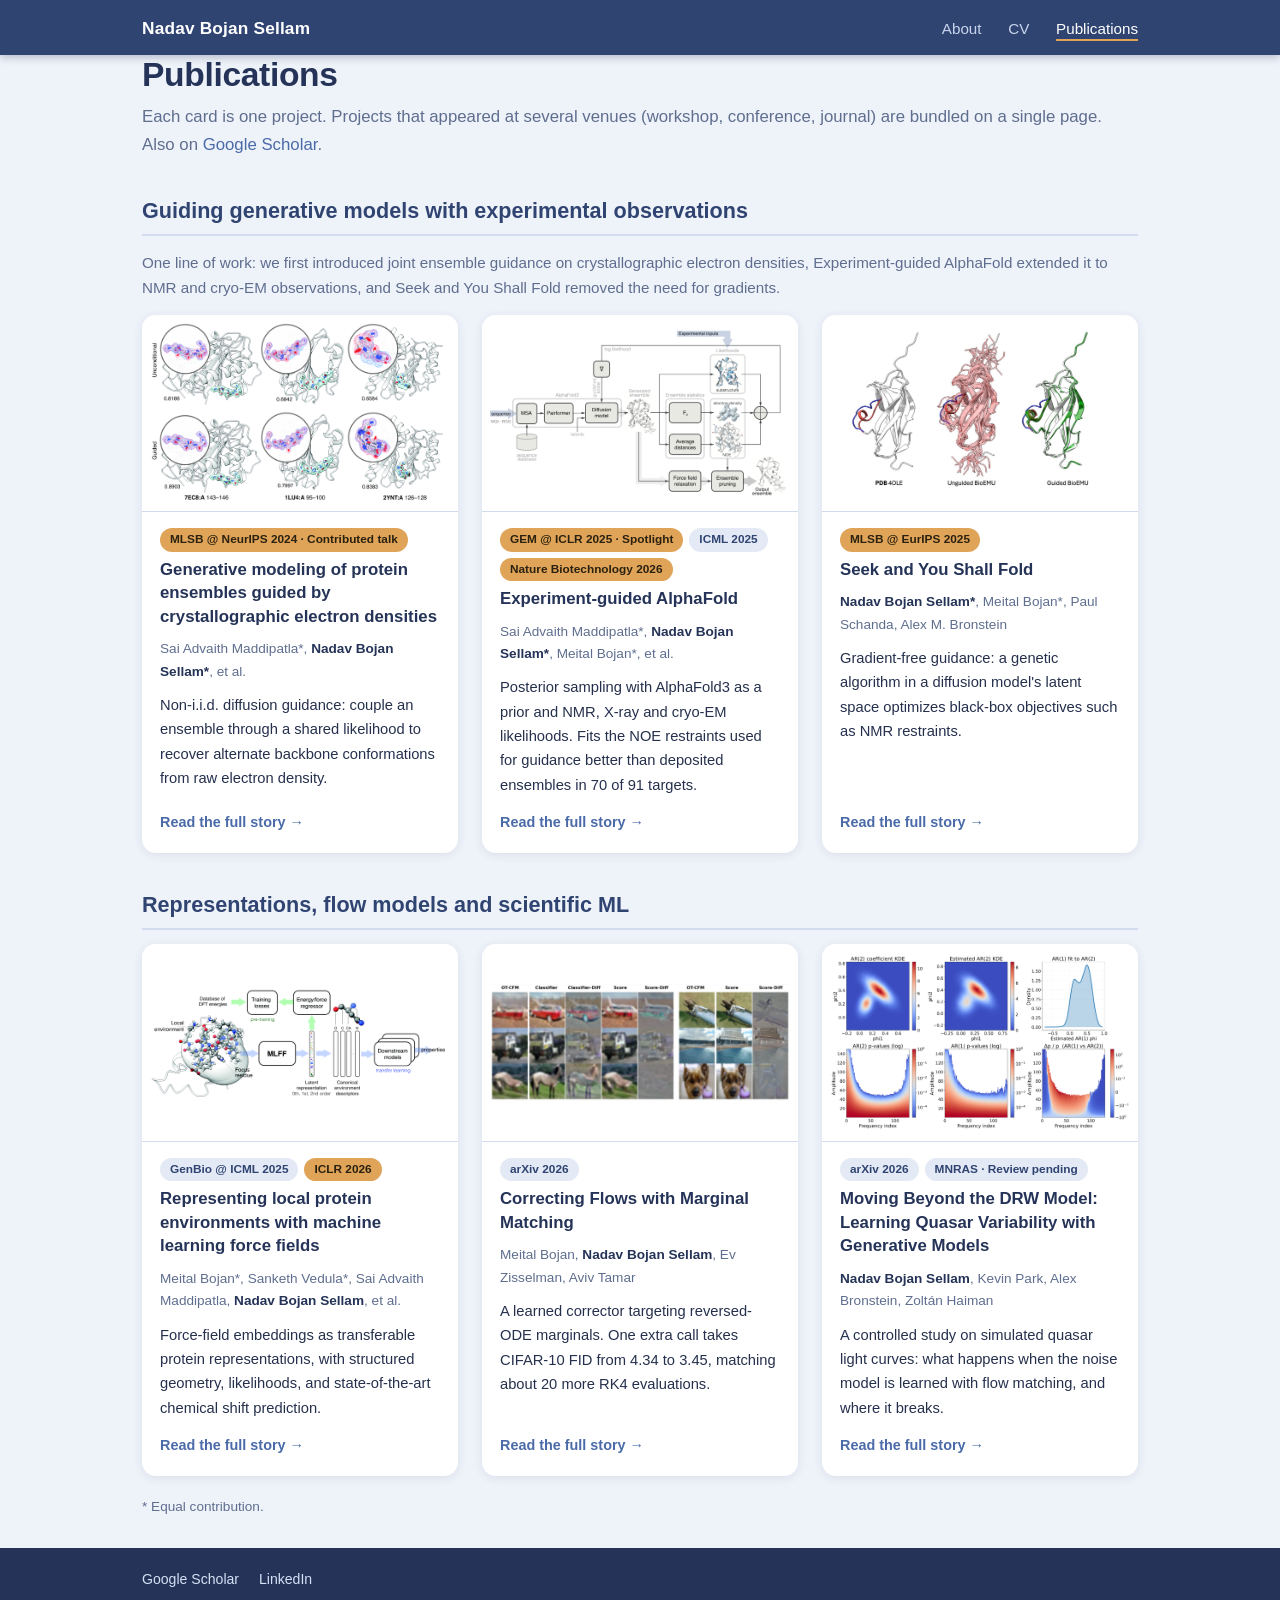
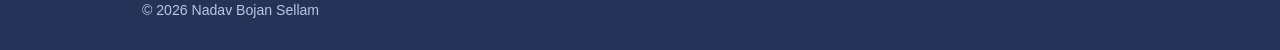
==== publications/index.html @ c8f07e7b "Rebuild site with publication pages and updated CV Add detailed publication pages, interactive demos" ====
<!DOCTYPE html>
<html lang="en">
  <head>
    <meta charset="UTF-8" />
    <meta name="viewport" content="width=device-width, initial-scale=1.0" />
    <title>Publications · Nadav Bojan Sellam</title>
    <meta name="description" content="Publications of Nadav Bojan Sellam on generative models, guidance, representations, and scientific machine learning." />
    <meta property="og:title" content="Publications · Nadav Bojan Sellam" />
    <meta property="og:description" content="Publications of Nadav Bojan Sellam on generative models, guidance, representations, and scientific machine learning." />
    <meta property="og:type" content="website" />
    <link rel="stylesheet" href="../style.css" />
  </head>
  <body>
    <a class="skip" href="#main">Skip to content</a>
    <header class="site">
      <div class="wrap">
        <a class="brand" href="../">Nadav Bojan Sellam</a>
        <nav aria-label="Primary">
          <a href="../#about">About</a>
          <a href="../cv/">CV</a>
          <a href="../publications/" aria-current="page">Publications</a>
        </nav>
      </div>
    </header>

    <main id="main" class="wrap">
      <h1>Publications</h1>
      <p class="sub">Each card is one project. Projects that appeared at several venues (workshop, conference, journal) are bundled on a single page. Also on <a href="https://scholar.google.com/citations?user=3N-QKKYAAAAJ&amp;hl=en" target="_blank" rel="noreferrer">Google Scholar</a>.</p>
      <h2 class="pub-group">Guiding generative models with experimental observations</h2>
      <p class="pub-note">One line of work: we first introduced joint ensemble guidance on crystallographic electron densities, Experiment-guided AlphaFold extended it to NMR and cryo-EM observations, and Seek and You Shall Fold removed the need for gradients.</p>
      <ul class="cards">
        <li class="card">
          <a href="chroma-ensembles/">
            <div class="thumb"><img src="../assets/chroma/ensembles.png" alt="" loading="lazy" /></div>
            <div class="card-body">
              <div class="badges"><span class="badge hot">MLSB @ NeurIPS 2024 · Contributed talk</span></div>
              <h3>Generative modeling of protein ensembles guided by crystallographic electron densities</h3>
              <p class="authors">Sai Advaith Maddipatla*, <span class="me">Nadav Bojan Sellam*</span>, et al.</p>
              <p class="blurb">Non-i.i.d. diffusion guidance: couple an ensemble through a shared likelihood to recover alternate backbone conformations from raw electron density.</p>
              <span class="more">Read the full story →</span>
            </div>
          </a>
        </li>
        <li class="card">
          <a href="experiment-guided-alphafold/">
            <div class="thumb"><img src="../assets/af3/method.png" alt="" loading="lazy" /></div>
            <div class="card-body">
              <div class="badges"><span class="badge hot">GEM @ ICLR 2025 · Spotlight</span><span class="badge">ICML 2025</span><span class="badge hot">Nature Biotechnology 2026</span></div>
              <h3>Experiment-guided AlphaFold</h3>
              <p class="authors">Sai Advaith Maddipatla*, <span class="me">Nadav Bojan Sellam*</span>, Meital Bojan*, et al.</p>
              <p class="blurb">Posterior sampling with AlphaFold3 as a prior and NMR, X-ray and cryo-EM likelihoods. Fits the NOE restraints used for guidance better than deposited ensembles in 70 of 91 targets.</p>
              <span class="more">Read the full story →</span>
            </div>
          </a>
        </li>
        <li class="card">
          <a href="seek-and-you-shall-fold/">
            <div class="thumb"><img src="../assets/seek/pairwise.jpeg" alt="" loading="lazy" /></div>
            <div class="card-body">
              <div class="badges"><span class="badge hot">MLSB @ EurIPS 2025</span></div>
              <h3>Seek and You Shall Fold</h3>
              <p class="authors"><span class="me">Nadav Bojan Sellam*</span>, Meital Bojan*, Paul Schanda, Alex M. Bronstein</p>
              <p class="blurb">Gradient-free guidance: a genetic algorithm in a diffusion model's latent space optimizes black-box objectives such as NMR restraints.</p>
              <span class="more">Read the full story →</span>
            </div>
          </a>
        </li>
        </ul>
      <h2 class="pub-group">Representations, flow models and scientific ML</h2>
      <ul class="cards">
        <li class="card">
          <a href="local-protein-environments/">
            <div class="thumb"><img src="../assets/lpe/flow.png" alt="" loading="lazy" /></div>
            <div class="card-body">
              <div class="badges"><span class="badge">GenBio @ ICML 2025</span><span class="badge hot">ICLR 2026</span></div>
              <h3>Representing local protein environments with machine learning force fields</h3>
              <p class="authors">Meital Bojan*, Sanketh Vedula*, Sai Advaith Maddipatla, <span class="me">Nadav Bojan Sellam</span>, et al.</p>
              <p class="blurb">Force-field embeddings as transferable protein representations, with structured geometry, likelihoods, and state-of-the-art chemical shift prediction.</p>
              <span class="more">Read the full story →</span>
            </div>
          </a>
        </li>
        <li class="card">
          <a href="correcting-flows/">
            <div class="thumb"><img src="../assets/flows/correction.jpeg" alt="" loading="lazy" /></div>
            <div class="card-body">
              <div class="badges"><span class="badge">arXiv 2026</span></div>
              <h3>Correcting Flows with Marginal Matching</h3>
              <p class="authors">Meital Bojan, <span class="me">Nadav Bojan Sellam</span>, Ev Zisselman, Aviv Tamar</p>
              <p class="blurb">A learned corrector targeting reversed-ODE marginals. One extra call takes CIFAR-10 FID from 4.34 to 3.45, matching about 20 more RK4 evaluations.</p>
              <span class="more">Read the full story →</span>
            </div>
          </a>
        </li>
        <li class="card">
          <a href="quasar-variability/">
            <div class="thumb"><img src="../assets/quasar/misspec.png" alt="" loading="lazy" /></div>
            <div class="card-body">
              <div class="badges"><span class="badge">arXiv 2026</span><span class="badge">MNRAS · Review pending</span></div>
              <h3>Moving Beyond the DRW Model: Learning Quasar Variability with Generative Models</h3>
              <p class="authors"><span class="me">Nadav Bojan Sellam</span>, Kevin Park, Alex Bronstein, Zoltán Haiman</p>
              <p class="blurb">A controlled study on simulated quasar light curves: what happens when the noise model is learned with flow matching, and where it breaks.</p>
              <span class="more">Read the full story →</span>
            </div>
          </a>
        </li>
      </ul>
      <p class="note" style="margin-top:20px">* Equal contribution.</p>
    </main>

    <footer>
      <div class="wrap">
        <a href="https://scholar.google.com/citations?user=3N-QKKYAAAAJ&amp;hl=en" target="_blank" rel="noreferrer">Google Scholar</a>
        <a href="https://www.linkedin.com/in/nadav-bojan-sellam-611115277" target="_blank" rel="noreferrer">LinkedIn</a>
        <p>© 2026 Nadav Bojan Sellam</p>
      </div>
    </footer>
  </body>
</html>
---- style.css ----
:root {
  --primary: #304472;
  --primary-dark: #243357;
  --primary-light: #4a6aa8;
  --accent: #e0a458;
  --bg: #eef2f9;
  --surface: #ffffff;
  --tint: #e3e9f5;
  --text: #25304d;
  --muted: #5f6e8f;
  --line: #d3dcee;
  --shadow: 0 2px 10px rgba(48, 68, 114, 0.1);
  --shadow-hover: 0 10px 26px rgba(48, 68, 114, 0.22);
}
* { box-sizing: border-box; }
html { scroll-behavior: smooth; }
body {
  margin: 0;
  background: var(--bg);
  color: var(--text);
  font-family: -apple-system, BlinkMacSystemFont, "Segoe UI", Roboto, Helvetica, Arial, sans-serif;
  font-size: 17px;
  line-height: 1.65;
}
a { color: var(--primary-light); text-decoration: none; }
a:hover { text-decoration: underline; }
.skip { position: absolute; left: -999px; }
.skip:focus { left: 8px; top: 8px; background: #fff; padding: 4px 8px; }

.wrap { max-width: 1040px; margin: 0 auto; padding: 0 22px; }
.narrow { max-width: 780px; }

/* header */
header.site { background: var(--primary); color: #fff; position: sticky; top: 0; z-index: 10; box-shadow: 0 2px 8px rgba(36, 51, 87, 0.3); }
header.site .wrap { display: flex; flex-wrap: wrap; justify-content: space-between; align-items: baseline; gap: 6px 24px; padding-top: 14px; padding-bottom: 12px; }
.brand { font-weight: 700; color: #fff; font-size: 1.08rem; letter-spacing: 0.01em; }
.brand:hover { text-decoration: none; }
nav a { margin-left: 22px; color: #c9d5ee; font-size: 0.95rem; padding-bottom: 2px; }
nav a:first-child { margin-left: 0; }
nav a:hover { color: #fff; text-decoration: none; }
nav a[aria-current] { color: #fff; border-bottom: 2px solid var(--accent); }

main { padding: 36px 0 28px; }
h1 { font-size: 2.1rem; line-height: 1.2; margin: 0 0 8px; letter-spacing: -0.01em; color: var(--primary-dark); }
h2 { font-size: 1.35rem; margin: 44px 0 14px; padding-bottom: 6px; border-bottom: 2px solid var(--line); color: var(--primary); }
h3 { font-size: 1.05rem; margin: 0 0 4px; line-height: 1.4; color: var(--primary-dark); }
p { margin: 0 0 14px; }
.sub { color: var(--muted); margin: 0 0 22px; font-size: 1.05rem; }
.muted { color: var(--muted); }

/* home hero */
.hero { background: linear-gradient(135deg, var(--primary) 0%, var(--primary-light) 100%); color: #fff; }
.hero .wrap { display: flex; gap: 40px; align-items: center; padding-top: 52px; padding-bottom: 52px; }
.hero h1 { color: #fff; font-size: 2.6rem; }
.hero .sub { color: #d6e0f5; }
.hero p { color: #eef2fb; }
.hero img { width: 200px; height: 250px; object-fit: cover; border-radius: 14px; flex: none; border: 4px solid rgba(255, 255, 255, 0.85); box-shadow: 0 8px 24px rgba(0, 0, 0, 0.25); }
.btns { display: flex; flex-wrap: wrap; gap: 10px; margin-top: 20px; }
.btn { display: inline-block; padding: 9px 20px; border-radius: 999px; background: var(--accent); color: #2a2110; font-weight: 600; font-size: 0.95rem; }
.btn:hover { text-decoration: none; filter: brightness(1.06); }
.btn.ghost { background: transparent; color: #fff; border: 1px solid rgba(255, 255, 255, 0.6); }
@media (max-width: 640px) { .hero .wrap { flex-direction: column-reverse; align-items: flex-start; } .hero img { width: 150px; height: 188px; } .hero h1 { font-size: 2.1rem; } }

.panel { background: var(--surface); border-radius: 14px; padding: 26px 30px; box-shadow: var(--shadow); margin-top: 28px; }
.panel h2 { margin-top: 0; }

/* cards */
.cards { list-style: none; padding: 0; margin: 0; display: grid; grid-template-columns: repeat(auto-fill, minmax(300px, 1fr)); gap: 24px; }
.card { background: var(--surface); border-radius: 14px; overflow: hidden; box-shadow: var(--shadow); display: flex; flex-direction: column; transition: transform 0.18s ease, box-shadow 0.18s ease; }
.card:hover { transform: translateY(-4px); box-shadow: var(--shadow-hover); }
.card > a { color: inherit; display: flex; flex-direction: column; height: 100%; }
.card > a:hover { text-decoration: none; }
.thumb { aspect-ratio: 16 / 10; background: #fff; border-bottom: 1px solid var(--line); display: flex; align-items: center; justify-content: center; overflow: hidden; }
.thumb img { width: 100%; height: 100%; object-fit: contain; padding: 8px; }
.thumb.ph { background: linear-gradient(135deg, var(--primary), var(--primary-light)); color: #fff; font-weight: 700; font-size: 1.3rem; letter-spacing: 0.04em; text-align: center; padding: 16px; }
.card-body { padding: 16px 18px 18px; display: flex; flex-direction: column; gap: 6px; flex: 1; }
.card h3 { font-size: 1.05rem; color: var(--primary-dark); }
.badges { display: flex; flex-wrap: wrap; gap: 6px; }
.badge { font-size: 0.74rem; font-weight: 600; background: var(--tint); color: var(--primary); border-radius: 999px; padding: 2px 10px; }
.badge.hot { background: var(--accent); color: #2a2110; }
.card .authors { font-size: 0.85rem; }
.card .blurb { font-size: 0.92rem; color: var(--text); margin: 4px 0 0; }
.card .more { margin-top: auto; padding-top: 8px; font-size: 0.9rem; font-weight: 600; color: var(--primary-light); }

.authors, .venue { margin: 0; font-size: 0.95rem; color: var(--muted); }
.me { color: var(--primary-dark); font-weight: 700; }
.pl { margin: 12px 0 0; display: flex; flex-wrap: wrap; gap: 8px; }
.pl a { font-size: 0.88rem; font-weight: 600; padding: 5px 14px; border-radius: 999px; background: var(--primary); color: #fff; }
.pl a:hover { background: var(--primary-dark); text-decoration: none; }
.note { font-size: 0.85rem; color: var(--muted); }
.back { font-size: 0.9rem; display: inline-block; margin-bottom: 18px; font-weight: 600; }

/* project pages */
.article { background: var(--surface); border-radius: 14px; box-shadow: var(--shadow); padding: 30px 34px 34px; }
.article h2:first-of-type { margin-top: 28px; }
figure { margin: 22px 0; }
figure img { width: 100%; height: auto; display: block; border: 1px solid var(--line); border-radius: 10px; background: #fff; }
figcaption { font-size: 0.88rem; color: var(--muted); margin-top: 8px; }
.timeline { list-style: none; padding: 0; margin: 0 0 8px; }
.timeline li { padding: 8px 0 8px 16px; border-left: 3px solid var(--primary-light); margin-bottom: 4px; font-size: 0.97rem; background: var(--bg); border-radius: 0 8px 8px 0; }
.timeline .when { color: var(--primary); font-weight: 700; display: inline-block; min-width: 3.2em; }
.callout { border-left: 4px solid var(--accent); background: var(--tint); padding: 12px 18px; margin: 20px 0; border-radius: 0 10px 10px 0; }
ul.plain { padding-left: 1.2rem; }
ul.plain li { margin-bottom: 8px; }
.demo { background: var(--tint); border: 1px solid var(--line); border-radius: 12px; padding: 18px 20px; margin: 24px 0; }
.demo h3 { margin-bottom: 2px; }
.demo canvas { width: 100%; height: auto; display: block; background: #fff; border-radius: 8px; border: 1px solid var(--line); margin-top: 10px; }
.ctrl { display: flex; flex-wrap: wrap; align-items: center; gap: 8px 16px; margin-top: 10px; font-size: 0.92rem; }
.ctrl label { display: flex; align-items: center; gap: 8px; }
.ctrl input[type="range"] { accent-color: var(--primary); width: 170px; }
.ctrl button { border: 0; background: var(--primary); color: #fff; padding: 5px 14px; border-radius: 999px; cursor: pointer; font-size: 0.88rem; }
.ctrl button:hover { background: var(--primary-dark); }
.readout { font-size: 0.9rem; color: var(--primary-dark); margin-top: 8px; min-height: 1.4em; }
.tagline { font-size: 0.8rem; color: var(--muted); }
@media (max-width: 640px) { .article { padding: 22px 18px; } .panel { padding: 22px 18px; } }

footer { margin-top: 30px; background: var(--primary-dark); color: #b9c6e4; }
footer .wrap { padding-top: 20px; padding-bottom: 28px; font-size: 0.88rem; }
footer a { color: #d6e0f5; margin-right: 16px; }
footer p { margin: 8px 0 0; }

/* bar charts */
.bars { background: var(--tint); border-radius: 12px; padding: 14px 18px 8px; margin: 18px 0 10px; }
.bars h3 { margin-bottom: 8px; }
.bar { display: grid; grid-template-columns: 200px 1fr 92px; gap: 10px; align-items: center; font-size: 0.9rem; margin-bottom: 8px; }
.bar b { text-align: right; color: var(--primary-dark); }
.track { background: #fff; border: 1px solid var(--line); border-radius: 6px; height: 16px; position: relative; overflow: hidden; }
.track i { display: block; height: 100%; background: var(--primary-light); border-radius: 5px 0 0 5px; }
.bar.hot .track i { background: var(--accent); }
.track.dual { height: 22px; }
.track.dual i { position: absolute; left: 0; top: 2px; height: 7px; background: #9aa6c3; border-radius: 0 4px 4px 0; }
.track.dual u { position: absolute; left: 0; top: 12px; height: 7px; background: var(--primary); border-radius: 0 4px 4px 0; text-decoration: none; }
@media (max-width: 640px) { .bar { grid-template-columns: 1fr; gap: 2px; } .bar b { text-align: left; } }

/* toc, details, bibtex, diagram */
.toc { display: flex; flex-wrap: wrap; gap: 6px 8px; margin: 18px 0 8px; }
.toc a { font-size: 0.82rem; font-weight: 600; background: var(--tint); color: var(--primary); border-radius: 999px; padding: 3px 12px; }
.toc a:hover { background: var(--primary); color: #fff; text-decoration: none; }
details.more { background: var(--bg); border: 1px solid var(--line); border-radius: 10px; padding: 4px 16px; margin: 14px 0; }
details.more > summary { cursor: pointer; font-weight: 600; color: var(--primary); padding: 8px 0; }
details.more[open] > summary { border-bottom: 1px solid var(--line); margin-bottom: 12px; }
pre.bib { background: #fff; border: 1px solid var(--line); border-radius: 8px; padding: 12px 14px; font-size: 0.82rem; overflow-x: auto; line-height: 1.5; }
.diagram .scroll { overflow-x: auto; background: #fff; border: 1px solid var(--line); border-radius: 10px; padding: 10px; }
.diagram svg { min-width: 620px; width: 100%; height: auto; display: block; }
.dg-box { fill: #fff; stroke: var(--primary); stroke-width: 1.6; }
.dg-main { fill: var(--tint); stroke: var(--primary); stroke-width: 2.2; }
.dg-opt { fill: #fff6e6; stroke: var(--accent); stroke-width: 1.8; stroke-dasharray: 6 4; }
.dg-t { font: 600 13px -apple-system, "Segoe UI", Helvetica, Arial, sans-serif; fill: var(--text); }
.dg-s { font: 12px -apple-system, "Segoe UI", Helvetica, Arial, sans-serif; fill: var(--muted); }
.dg-a { fill: none; stroke: var(--primary); stroke-width: 1.8; }
.dg-dash { stroke: var(--accent); stroke-dasharray: 5 4; }
.dg-head { fill: var(--primary); }
.diagram svg.wide { min-width: 820px; }
.dg-skip { stroke: var(--primary-light); stroke-dasharray: 6 4; stroke-width: 1.5; }
.dg-film { fill: none; stroke: var(--accent); stroke-width: 1.4; stroke-dasharray: 2 4; }
.dg-gold { fill: #9a6b1f; }
.dg-gold-line { stroke: var(--accent); }

.ctrl select { font: inherit; color: var(--text); background: #fff; border: 1px solid var(--line); border-radius: 8px; padding: 3px 8px; }
.demo h3 .badge { margin-left: 6px; vertical-align: 2px; background: #fff3dd; color: #7a5316; }
.callout .badge { background: #fff3dd; color: #7a5316; }

/* cv */
.cv-head { display: flex; flex-wrap: wrap; justify-content: space-between; align-items: flex-start; gap: 12px 24px; }
.cv-head .sub { margin-bottom: 6px; }
.cv-contact { display: flex; flex-wrap: wrap; gap: 4px 18px; margin: 0; overflow-wrap: anywhere; }
.cv-item { margin-bottom: 20px; }
.cv-item:last-child { margin-bottom: 0; }
.cv-item ul.plain { margin: 8px 0 0; }
.cv-row { display: flex; flex-wrap: wrap; justify-content: space-between; align-items: baseline; gap: 0 16px; }
.cv-date { color: var(--muted); font-size: 0.88rem; font-style: italic; }
.cv-sub { color: var(--muted); font-size: 0.95rem; margin-bottom: 4px; }
.cv-pubs { padding-left: 1.6rem; margin: 0 0 10px; }
.cv-pubs li { margin-bottom: 14px; font-size: 0.95rem; }
.cv-pubs a { font-weight: 600; }
.panel h2.cv-next { margin-top: 28px; }

/* result tables on publication pages */
.table-wrap { overflow-x: auto; margin: 18px 0 10px; border: 1px solid var(--line); border-radius: 10px; }
table.results { width: 100%; border-collapse: collapse; font-size: 0.88rem; background: #fff; }
table.results th, table.results td { padding: 7px 10px; text-align: right; border-bottom: 1px solid var(--line); white-space: nowrap; }
table.results th:first-child, table.results td:first-child { text-align: left; }
table.results thead th { background: var(--tint); color: var(--primary-dark); }
table.results tbody tr:last-child td { border-bottom: 0; }
table.results .best { font-weight: 700; color: var(--primary-dark); background: #fff3dd; }
h2[id] { scroll-margin-top: 96px; }

/* at-a-glance box */
.spec { display: grid; grid-template-columns: 138px 1fr; gap: 0; margin: 18px 0; border: 1px solid var(--line); border-radius: 10px; overflow: hidden; font-size: 0.9rem; line-height: 1.5; }
.spec dt, .spec dd { margin: 0; padding: 8px 12px; border-bottom: 1px solid var(--line); }
.spec dt { font-weight: 700; color: var(--primary-dark); background: var(--tint); }
.spec dt:last-of-type, .spec dd:last-of-type { border-bottom: 0; }
@media (max-width: 640px) { .spec { grid-template-columns: 1fr; } .spec dt { border-bottom: 0; padding-bottom: 2px; } .spec dt:last-of-type { border-bottom: 0; } .spec dd:last-of-type { border-bottom: 0; } }

/* research line */
.series { margin: 18px 0 4px; }
.series p { margin: 0 0 6px; font-size: 0.74rem; font-weight: 700; letter-spacing: 0.06em; text-transform: uppercase; color: var(--muted); }
.series ol { list-style: none; margin: 0; padding: 0; display: grid; grid-template-columns: repeat(3, 1fr); gap: 18px; }
.series li { position: relative; font-size: 0.82rem; line-height: 1.35; }
.series li > a, .series li.now { display: flex; flex-direction: column; gap: 2px; height: 100%; padding: 8px 11px; border: 1px solid var(--line); border-radius: 9px; color: var(--text); background: #fff; }
.series li > a:hover { border-color: var(--primary-light); text-decoration: none; }
.series li.now { background: var(--tint); border-color: var(--primary); }
.series strong { color: var(--primary-dark); }
.series span { color: var(--muted); font-size: 0.76rem; }
.series li + li::before { content: "→"; position: absolute; left: -15px; top: 50%; transform: translateY(-50%); color: var(--muted); }
@media (max-width: 640px) { .series ol { grid-template-columns: 1fr; gap: 16px; } .series li + li::before { content: "↓"; left: 14px; top: -16px; transform: none; line-height: 16px; } }
table.results.compare th, table.results.compare td { text-align: left; white-space: normal; min-width: 110px; vertical-align: top; }
table.results.compare td:first-child { font-weight: 700; color: var(--primary-dark); }
.pub-group { margin-top: 34px; }
.pub-note { color: var(--muted); font-size: 0.95rem; }
.series li > a, .series li > a:hover { margin-left: 0; font-size: inherit; color: var(--text); }
.hero-email { margin: 16px 0 0; font-size: 0.95rem; overflow-wrap: anywhere; }

/* mutation operator demo */
.op-steps { list-style: none; display: flex; flex-wrap: wrap; gap: 4px 6px; margin: 10px 0 0; padding: 0; counter-reset: op; }
.op-steps li { counter-increment: op; font-size: 0.8rem; font-weight: 600; color: var(--muted); background: #fff; border: 1px solid var(--line); border-radius: 999px; padding: 2px 10px; }
.op-steps li::before { content: counter(op) ". "; }
.op-steps li[aria-current] { background: var(--primary); border-color: var(--primary); color: #fff; }
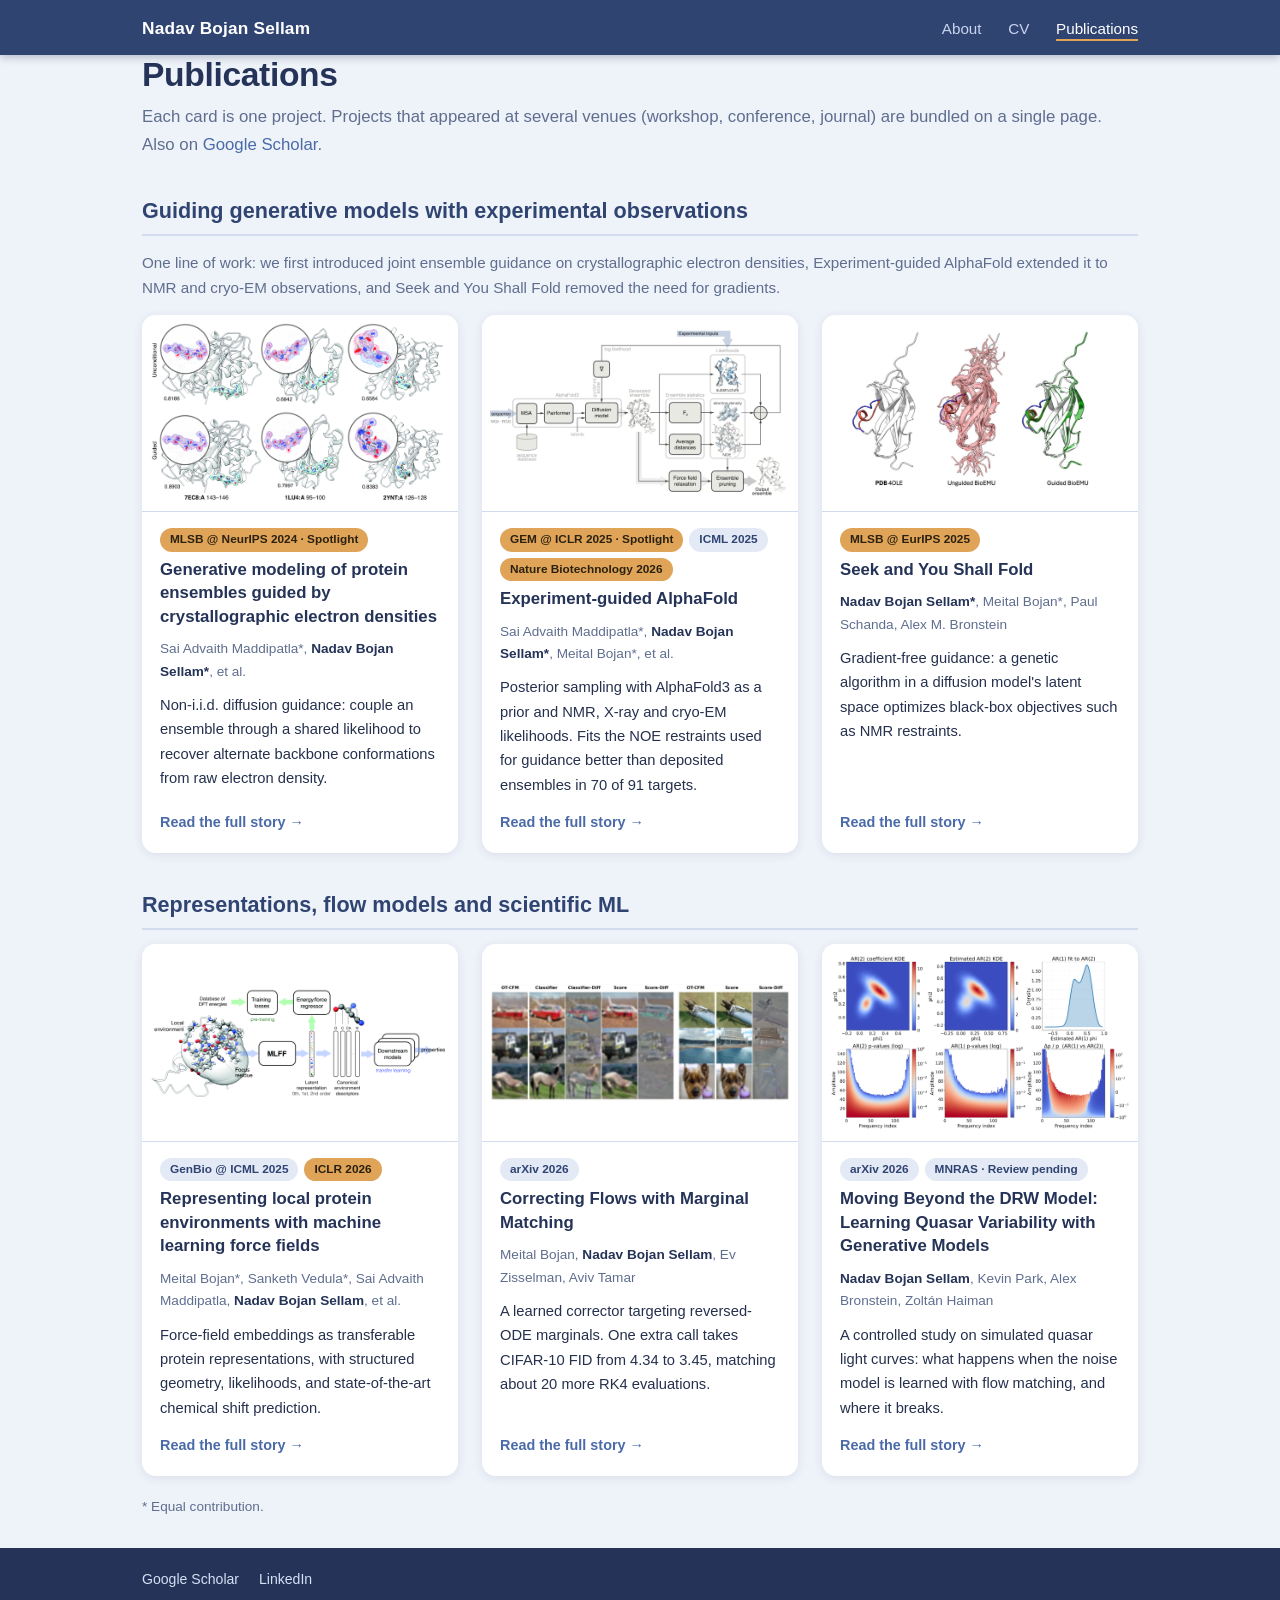
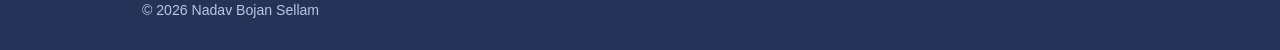
==== commit e0c56143: "Mark MLSB 2024 paper as a spotlight Co-Authored-By: Claude Opus 5.5 <noreply@anthropic.com>" ====
--- a/publications/index.html
+++ b/publications/index.html
@@ -33,7 +33,7 @@
           <a href="chroma-ensembles/">
             <div class="thumb"><img src="../assets/chroma/ensembles.png" alt="" loading="lazy" /></div>
             <div class="card-body">
-              <div class="badges"><span class="badge hot">MLSB @ NeurIPS 2024 · Contributed talk</span></div>
+              <div class="badges"><span class="badge hot">MLSB @ NeurIPS 2024 · Spotlight</span></div>
               <h3>Generative modeling of protein ensembles guided by crystallographic electron densities</h3>
               <p class="authors">Sai Advaith Maddipatla*, <span class="me">Nadav Bojan Sellam*</span>, et al.</p>
               <p class="blurb">Non-i.i.d. diffusion guidance: couple an ensemble through a shared likelihood to recover alternate backbone conformations from raw electron density.</p>
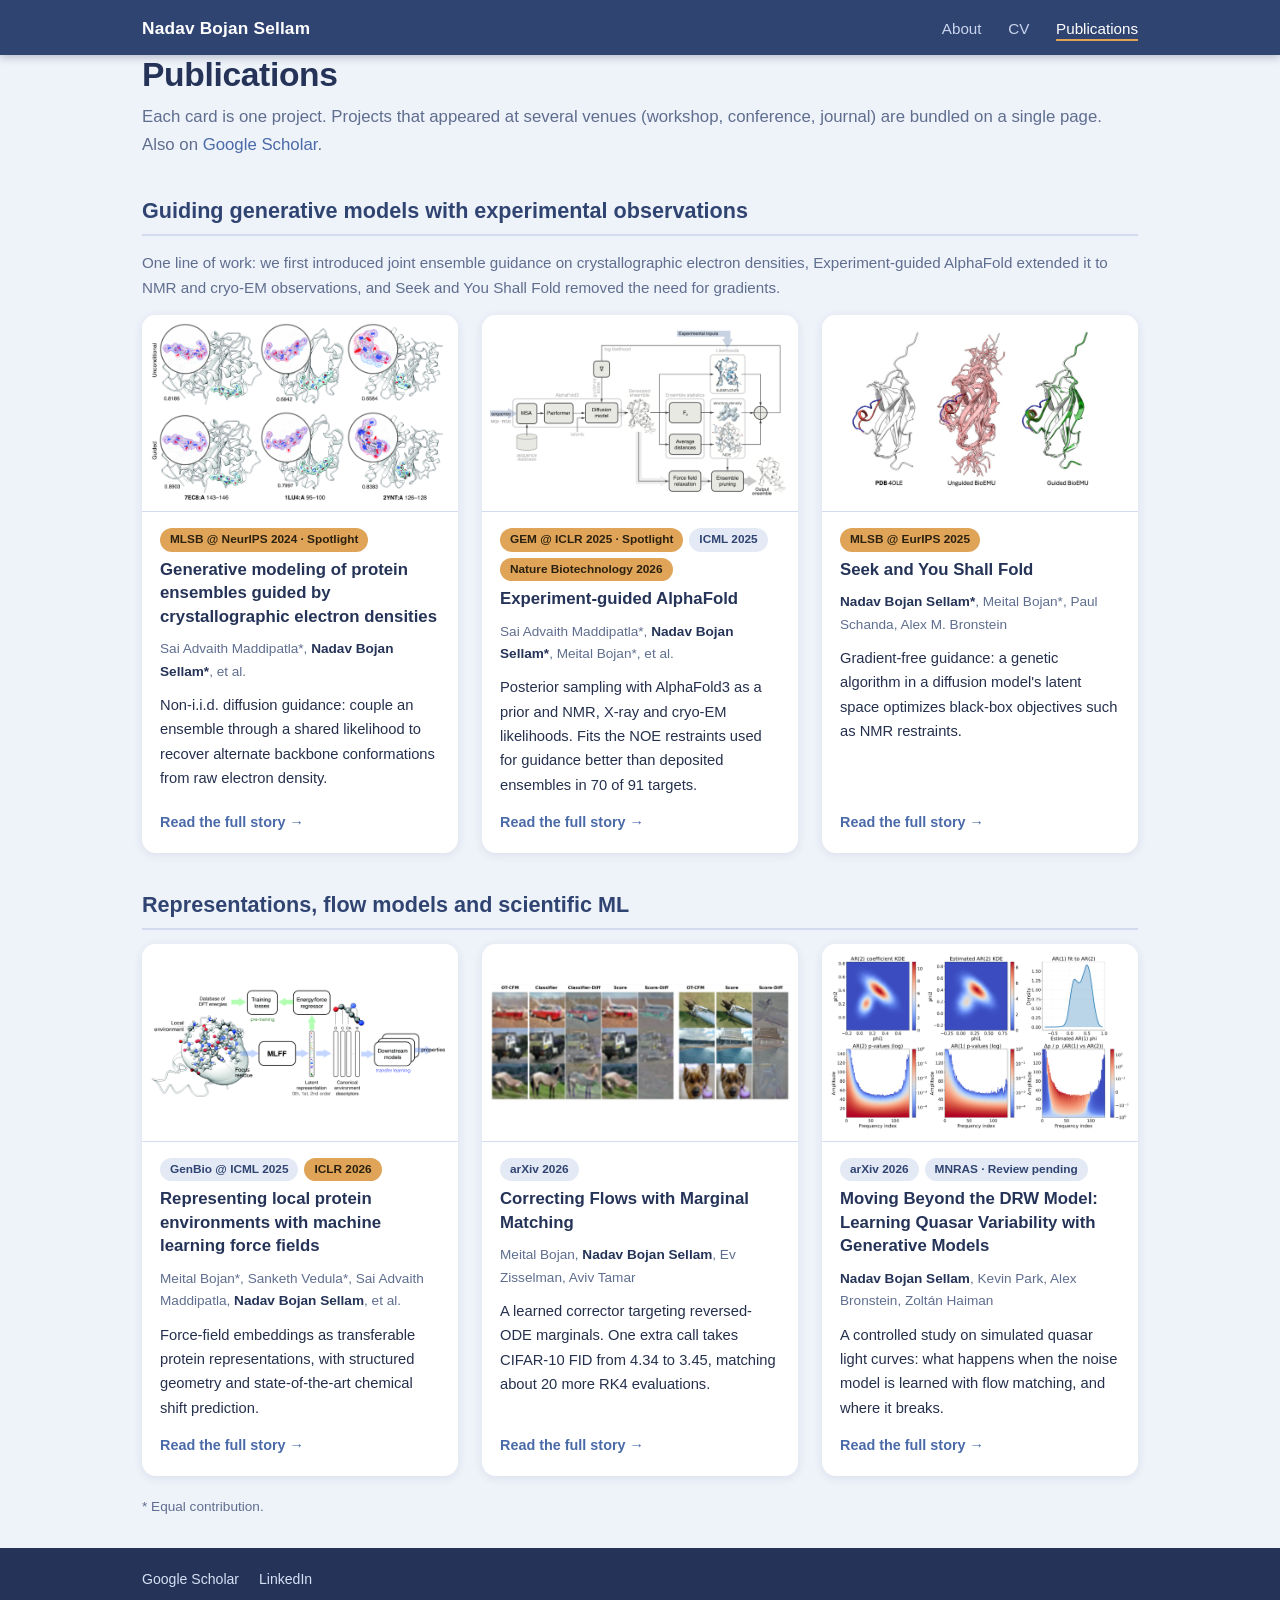
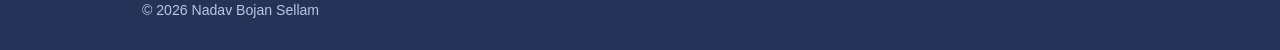
==== commit 1d17f8b3: "Remove likelihood section and KDE demo from MLFF paper page Co-Authored-By: Claude Opus 5.5 <noreply" ====
--- a/publications/index.html
+++ b/publications/index.html
@@ -75,7 +75,7 @@
               <div class="badges"><span class="badge">GenBio @ ICML 2025</span><span class="badge hot">ICLR 2026</span></div>
               <h3>Representing local protein environments with machine learning force fields</h3>
               <p class="authors">Meital Bojan*, Sanketh Vedula*, Sai Advaith Maddipatla, <span class="me">Nadav Bojan Sellam</span>, et al.</p>
-              <p class="blurb">Force-field embeddings as transferable protein representations, with structured geometry, likelihoods, and state-of-the-art chemical shift prediction.</p>
+              <p class="blurb">Force-field embeddings as transferable protein representations, with structured geometry and state-of-the-art chemical shift prediction.</p>
               <span class="more">Read the full story →</span>
             </div>
           </a>
